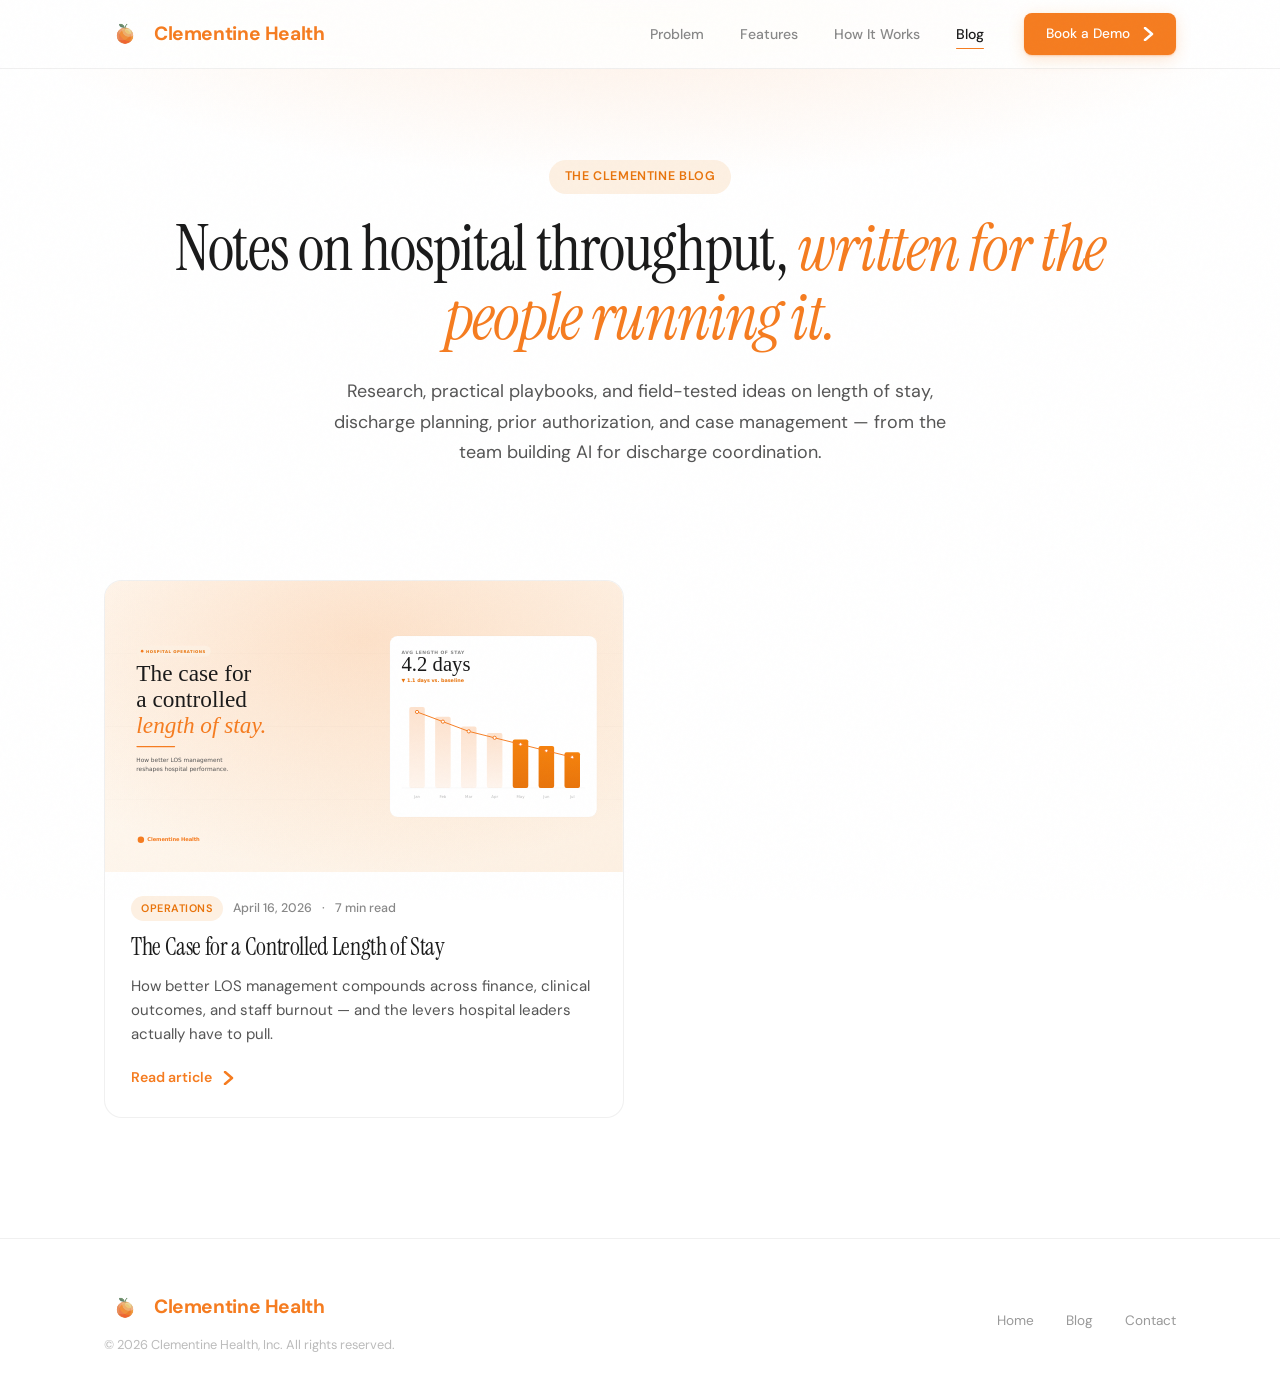
==== blog/index.html @ 6638f945 "Add blog section with first post on controlled length of stay Introduces /blog/ with a clean listing" ====
<!DOCTYPE html>
<html lang="en">
<head>
  <meta charset="UTF-8">
  <meta name="viewport" content="width=device-width, initial-scale=1.0">
  <title>Blog — Clementine Health | Hospital Discharge, Length of Stay, and Case Management Insights</title>
  <meta name="description" content="Insights on reducing hospital length of stay, automating prior authorization, and modernizing discharge planning. Research, practical playbooks, and field-tested ideas from Clementine Health.">
  <link rel="canonical" href="https://clementinehealth.app/blog/">
  <meta name="robots" content="index, follow, max-image-preview:large">
  <meta name="theme-color" content="#F57C20">

  <!-- Open Graph -->
  <meta property="og:type" content="website">
  <meta property="og:site_name" content="Clementine Health">
  <meta property="og:title" content="Clementine Health Blog — Hospital Discharge & LOS Insights">
  <meta property="og:description" content="Research and practical playbooks on length of stay, discharge planning, and case management automation.">
  <meta property="og:url" content="https://clementinehealth.app/blog/">
  <meta property="og:image" content="https://clementinehealth.app/blog/covers/controlled-length-of-stay.svg">

  <!-- Twitter -->
  <meta name="twitter:card" content="summary_large_image">
  <meta name="twitter:title" content="Clementine Health Blog — Hospital Discharge & LOS Insights">
  <meta name="twitter:description" content="Research and practical playbooks on length of stay, discharge planning, and case management automation.">
  <meta name="twitter:image" content="https://clementinehealth.app/blog/covers/controlled-length-of-stay.svg">

  <link rel="icon" href="../logo.png" type="image/png">
  <link rel="preconnect" href="https://fonts.googleapis.com">
  <link rel="preconnect" href="https://fonts.gstatic.com" crossorigin>
  <link href="https://fonts.googleapis.com/css2?family=DM+Sans:ital,opsz,wght@0,9..40,100..1000;1,9..40,100..1000&family=Instrument+Serif:ital@0;1&display=swap" rel="stylesheet">
  <link rel="stylesheet" href="blog.css">

  <!-- JSON-LD: Blog listing -->
  <script type="application/ld+json">
  {
    "@context": "https://schema.org",
    "@type": "Blog",
    "name": "Clementine Health Blog",
    "description": "Insights on hospital length of stay, discharge planning, prior authorization, and case management automation.",
    "url": "https://clementinehealth.app/blog/",
    "publisher": {
      "@type": "Organization",
      "name": "Clementine Health",
      "url": "https://clementinehealth.app/",
      "logo": {
        "@type": "ImageObject",
        "url": "https://clementinehealth.app/logo.png"
      }
    },
    "blogPost": [
      {
        "@type": "BlogPosting",
        "headline": "The Case for a Controlled Length of Stay: How Better LOS Management Reshapes Hospital Performance",
        "url": "https://clementinehealth.app/blog/controlled-length-of-stay.html",
        "datePublished": "2026-04-16",
        "author": { "@type": "Person", "name": "Ajer Sher" }
      }
    ]
  }
  </script>
</head>
<body>

  <!-- Nav -->
  <nav class="nav" id="nav">
    <div class="container nav-inner">
      <a href="../index.html" class="wordmark">
        <span class="wordmark-icon"><img src="../logo.png" alt="Clementine Health"></span>
        Clementine Health
      </a>
      <div class="nav-links" id="navLinks">
        <a href="../index.html#problems">Problem</a>
        <a href="../index.html#features">Features</a>
        <a href="../index.html#how-it-works">How It Works</a>
        <a href="index.html" class="active">Blog</a>
        <div class="nav-cta">
          <a href="https://calendly.com/ajers-uchicago/clementine-demo" target="_blank" rel="noopener" class="btn btn-primary btn-arrow">Book a Demo
            <svg width="14" height="14" fill="none" stroke="currentColor" stroke-width="2.5" stroke-linecap="round" stroke-linejoin="round"><path d="M5 1l7 6-7 6"/></svg>
          </a>
        </div>
      </div>
      <button class="mobile-toggle" id="mobileToggle" aria-label="Menu">
        <span></span><span></span><span></span>
      </button>
    </div>
  </nav>

  <!-- Hero -->
  <header class="blog-hero">
    <div class="container">
      <span class="label reveal">The Clementine Blog</span>
      <h1 class="reveal reveal-d1">Notes on hospital throughput, <em>written for the people running it.</em></h1>
      <p class="reveal reveal-d2">Research, practical playbooks, and field-tested ideas on length of stay, discharge planning, prior authorization, and case management — from the team building AI for discharge coordination.</p>
    </div>
  </header>

  <!-- Post list -->
  <main class="post-list">
    <div class="container">
      <div class="post-grid">

        <article class="post-card reveal">
          <a href="controlled-length-of-stay.html" aria-label="Read: The Case for a Controlled Length of Stay">
            <div class="post-cover">
              <img src="covers/controlled-length-of-stay.svg" alt="Illustration showing hospital length of stay trending downward" loading="lazy">
            </div>
          </a>
          <div class="post-card-body">
            <div class="post-meta">
              <span class="tag">Operations</span>
              <span>April 16, 2026</span>
              <span>·</span>
              <span>7 min read</span>
            </div>
            <h2><a href="controlled-length-of-stay.html">The Case for a Controlled Length of Stay</a></h2>
            <p>How better LOS management compounds across finance, clinical outcomes, and staff burnout — and the levers hospital leaders actually have to pull.</p>
            <a href="controlled-length-of-stay.html" class="post-card-link">Read article
              <svg width="14" height="14" fill="none" stroke="currentColor" stroke-width="2.5" stroke-linecap="round" stroke-linejoin="round"><path d="M5 1l7 6-7 6"/></svg>
            </a>
          </div>
        </article>

      </div>
    </div>
  </main>

  <!-- Footer -->
  <footer class="footer">
    <div class="container footer-inner">
      <div class="footer-left">
        <span class="wordmark">
          <span class="wordmark-icon"><img src="../logo.png" alt="Clementine Health"></span>
          Clementine Health
        </span>
        <p>&copy; 2026 Clementine Health, Inc. All rights reserved.</p>
      </div>
      <div class="footer-links">
        <a href="../index.html">Home</a>
        <a href="index.html">Blog</a>
        <a href="mailto:ajer@iclementine.com">Contact</a>
      </div>
    </div>
  </footer>

  <script>
    const observer = new IntersectionObserver((entries) => {
      entries.forEach(entry => {
        if (entry.isIntersecting) {
          entry.target.classList.add('visible');
          observer.unobserve(entry.target);
        }
      });
    }, { threshold: 0.12, rootMargin: '0px 0px -40px 0px' });
    document.querySelectorAll('.reveal').forEach(el => observer.observe(el));

    let ticking = false;
    window.addEventListener('scroll', () => {
      if (!ticking) {
        requestAnimationFrame(() => {
          document.getElementById('nav').classList.toggle('scrolled', window.scrollY > 10);
          ticking = false;
        });
        ticking = true;
      }
    });

    const toggle = document.getElementById('mobileToggle');
    const navLinks = document.getElementById('navLinks');
    toggle.addEventListener('click', () => navLinks.classList.toggle('open'));
  </script>
</body>
</html>
---- blog/blog.css ----
/* ── Clementine Blog — shared styles ── */
:root {
  --orange: #F57C20;
  --orange-deep: #E8740C;
  --orange-bright: #F5820D;
  --orange-glow: rgba(245, 124, 32, 0.12);
  --card-bg: #FDF0E2;
  --cream: #FFFBF5;
  --ink: #1a1a1a;
  --ink-light: #555;
  --ink-muted: #888;
  --border: rgba(0,0,0,0.06);
  --radius: 16px;
  --radius-sm: 10px;
}

*, *::before, *::after { box-sizing: border-box; margin: 0; padding: 0; }
html { scroll-behavior: smooth; -webkit-font-smoothing: antialiased; -moz-osx-font-smoothing: grayscale; overflow-x: hidden; }
body {
  font-family: 'DM Sans', system-ui, sans-serif;
  color: var(--ink);
  background: #fff;
  line-height: 1.6;
  overflow-x: hidden;
}
img { max-width: 100%; display: block; }
a { text-decoration: none; color: inherit; }

body::after {
  content: '';
  position: fixed;
  inset: 0;
  pointer-events: none;
  z-index: 9999;
  opacity: 0.018;
  background-image: url("data:image/svg+xml,%3Csvg viewBox='0 0 256 256' xmlns='http://www.w3.org/2000/svg'%3E%3Cfilter id='n'%3E%3CfeTurbulence type='fractalNoise' baseFrequency='0.9' numOctaves='4' stitchTiles='stitch'/%3E%3C/filter%3E%3Crect width='100%25' height='100%25' filter='url(%23n)'/%3E%3C/svg%3E");
}

.container { max-width: 1120px; margin: 0 auto; padding: 0 24px; }

/* ── Typography ── */
h1 {
  font-family: 'Instrument Serif', Georgia, serif;
  font-weight: 400;
  line-height: 1.08;
  letter-spacing: -0.02em;
}
h2 {
  font-family: 'Instrument Serif', Georgia, serif;
  font-weight: 400;
  line-height: 1.15;
  letter-spacing: -0.015em;
}
h3 {
  font-size: 1.15rem;
  font-weight: 600;
  line-height: 1.35;
  letter-spacing: -0.01em;
}
.text-orange { color: var(--orange); }

.label {
  display: inline-flex;
  align-items: center;
  gap: 6px;
  font-size: 0.78rem;
  font-weight: 600;
  letter-spacing: 0.05em;
  text-transform: uppercase;
  color: var(--orange-deep);
  background: var(--card-bg);
  padding: 7px 16px;
  border-radius: 100px;
}

/* ── Buttons ── */
.btn {
  display: inline-flex;
  align-items: center;
  gap: 10px;
  font-family: inherit;
  font-size: 0.92rem;
  font-weight: 600;
  padding: 15px 30px;
  border-radius: var(--radius-sm);
  border: none;
  cursor: pointer;
  transition: all 0.25s cubic-bezier(0.4, 0, 0.2, 1);
}
.btn-primary {
  background: var(--orange);
  color: #fff;
  box-shadow: 0 1px 2px rgba(245,124,32,0.3), 0 4px 16px rgba(245,124,32,0.2);
}
.btn-primary:hover {
  background: var(--orange-deep);
  transform: translateY(-2px);
  box-shadow: 0 4px 8px rgba(245,124,32,0.3), 0 12px 28px rgba(245,124,32,0.2);
}
.btn-secondary {
  background: #fff;
  color: var(--ink);
  border: 1.5px solid #e2e2e2;
}
.btn-secondary:hover {
  border-color: var(--orange);
  color: var(--orange);
  background: var(--cream);
}
.btn-arrow svg { transition: transform 0.25s cubic-bezier(0.4, 0, 0.2, 1); flex-shrink: 0; }
.btn-arrow:hover svg { transform: translateX(3px); }

/* ── Nav (shared) ── */
.nav {
  position: fixed;
  top: 0;
  left: 0;
  right: 0;
  z-index: 100;
  background: rgba(255,255,255,0.88);
  backdrop-filter: blur(16px) saturate(180%);
  -webkit-backdrop-filter: blur(16px) saturate(180%);
  border-bottom: 1px solid var(--border);
  transition: all 0.4s;
}
.nav.scrolled { box-shadow: 0 1px 20px rgba(0,0,0,0.05); }
.nav-inner {
  display: flex;
  align-items: center;
  justify-content: space-between;
  height: 68px;
}
.wordmark {
  font-family: 'DM Sans', sans-serif;
  font-size: 1.2rem;
  font-weight: 700;
  color: var(--orange);
  letter-spacing: -0.02em;
  display: flex;
  align-items: center;
  gap: 8px;
}
.wordmark-icon {
  width: 42px;
  height: 42px;
  display: flex;
  align-items: center;
  justify-content: center;
  flex-shrink: 0;
}
.wordmark-icon img { width: 100%; height: 100%; object-fit: contain; }
.nav-links { display: flex; align-items: center; gap: 36px; }
.nav-links a {
  font-size: 0.88rem;
  font-weight: 500;
  color: var(--ink-muted);
  transition: color 0.2s;
  position: relative;
}
.nav-links a:hover, .nav-links a.active { color: var(--ink); }
.nav-links a::after {
  content: '';
  position: absolute;
  bottom: -4px;
  left: 0;
  right: 0;
  height: 1.5px;
  background: var(--orange);
  transform: scaleX(0);
  transition: transform 0.25s cubic-bezier(0.4, 0, 0.2, 1);
  border-radius: 1px;
}
.nav-links a:hover::after, .nav-links a.active::after { transform: scaleX(1); }
.nav-cta { margin-left: 4px; }
.nav-cta .btn { padding: 10px 22px; font-size: 0.85rem; border-radius: 8px; }
.nav-cta .btn-primary { color: #fff !important; }
.mobile-toggle { display: none; background: none; border: none; cursor: pointer; padding: 8px; }
.mobile-toggle span { display: block; width: 20px; height: 1.5px; background: var(--ink); margin: 5px 0; border-radius: 2px; transition: all 0.3s; }

/* ── Blog index hero ── */
.blog-hero {
  padding: 160px 0 48px;
  position: relative;
  text-align: center;
}
.blog-hero::before {
  content: '';
  position: absolute;
  top: 0;
  left: 50%;
  transform: translateX(-50%);
  width: 120%;
  height: 100%;
  background: radial-gradient(ellipse 60% 50% at 50% 0%, var(--orange-glow) 0%, transparent 70%);
  pointer-events: none;
  z-index: -1;
}
.blog-hero .label { margin-bottom: 20px; }
.blog-hero h1 { font-size: clamp(2.5rem, 5.5vw, 4rem); }
.blog-hero h1 em { font-style: italic; color: var(--orange); }
.blog-hero p {
  font-size: clamp(1.05rem, 1.4vw, 1.2rem);
  color: var(--ink-light);
  line-height: 1.7;
  max-width: 640px;
  margin: 24px auto 0;
}

/* ── Post list ── */
.post-list {
  padding: 64px 0 120px;
}
.post-grid {
  display: grid;
  grid-template-columns: repeat(auto-fill, minmax(340px, 1fr));
  gap: 32px;
}
.post-card {
  display: flex;
  flex-direction: column;
  background: #fff;
  border: 1px solid var(--border);
  border-radius: 18px;
  overflow: hidden;
  transition: transform 0.3s ease, box-shadow 0.3s ease, border-color 0.3s ease;
}
.post-card:hover {
  transform: translateY(-4px);
  box-shadow: 0 18px 40px rgba(0,0,0,0.06), 0 6px 18px rgba(0,0,0,0.04);
  border-color: rgba(245,124,32,0.25);
}
.post-cover {
  aspect-ratio: 16 / 9;
  background: linear-gradient(135deg, #FDF0E2, #FFFBF5);
  overflow: hidden;
  position: relative;
}
.post-cover img, .post-cover svg {
  width: 100%;
  height: 100%;
  object-fit: cover;
  display: block;
}
.post-card-body {
  padding: 24px 26px 28px;
  display: flex;
  flex-direction: column;
  gap: 12px;
  flex: 1;
}
.post-meta {
  display: flex;
  align-items: center;
  gap: 10px;
  font-size: 0.78rem;
  color: var(--ink-muted);
  font-weight: 500;
}
.post-meta .tag {
  font-size: 0.68rem;
  font-weight: 600;
  text-transform: uppercase;
  letter-spacing: 0.05em;
  color: var(--orange-deep);
  background: var(--card-bg);
  padding: 4px 10px;
  border-radius: 100px;
}
.post-card h2 {
  font-size: 1.5rem;
  line-height: 1.2;
}
.post-card p {
  font-size: 0.94rem;
  color: var(--ink-light);
  line-height: 1.6;
}
.post-card-link {
  margin-top: auto;
  display: inline-flex;
  align-items: center;
  gap: 8px;
  font-size: 0.88rem;
  font-weight: 600;
  color: var(--orange);
  padding-top: 8px;
}
.post-card-link svg { transition: transform 0.25s ease; }
.post-card:hover .post-card-link svg { transform: translateX(4px); }

/* ── Article page ── */
.article-hero {
  padding: 140px 0 40px;
  background: linear-gradient(180deg, #FFFBF5 0%, #fff 100%);
  border-bottom: 1px solid var(--border);
}
.article-hero-inner { max-width: 820px; margin: 0 auto; text-align: center; }
.article-hero .label { margin-bottom: 20px; }
.article-hero h1 {
  font-size: clamp(2.25rem, 4.5vw, 3.5rem);
  margin-bottom: 20px;
}
.article-hero .lede {
  font-size: clamp(1.05rem, 1.35vw, 1.2rem);
  color: var(--ink-light);
  line-height: 1.65;
  max-width: 680px;
  margin: 0 auto 28px;
}
.article-byline {
  display: flex;
  align-items: center;
  justify-content: center;
  gap: 12px;
  flex-wrap: wrap;
  font-size: 0.88rem;
  color: var(--ink-muted);
}
.article-byline .dot {
  width: 3px;
  height: 3px;
  border-radius: 50%;
  background: var(--ink-muted);
}
.article-byline strong { color: var(--ink); font-weight: 600; }

.article-cover {
  max-width: 980px;
  margin: 0 auto;
  padding: 0 24px;
  margin-top: -20px;
  position: relative;
  z-index: 2;
}
.article-cover-frame {
  border-radius: 20px;
  overflow: hidden;
  box-shadow: 0 24px 60px rgba(0,0,0,0.08), 0 8px 24px rgba(0,0,0,0.05);
  aspect-ratio: 16 / 9;
  background: linear-gradient(135deg, #FDF0E2, #FFFBF5);
}
.article-cover-frame img, .article-cover-frame svg {
  width: 100%;
  height: 100%;
  object-fit: cover;
  display: block;
}

/* ── Article body ── */
.article-body {
  max-width: 720px;
  margin: 0 auto;
  padding: 72px 24px 96px;
  font-size: 1.08rem;
  line-height: 1.8;
  color: #2a2a2a;
}
.article-body > * + * { margin-top: 1.25em; }
.article-body h2 {
  font-size: 1.85rem;
  margin-top: 2.2em;
  margin-bottom: 0.4em;
  color: var(--ink);
}
.article-body h3 {
  font-family: 'DM Sans', sans-serif;
  font-size: 1.1rem;
  font-weight: 700;
  margin-top: 1.8em;
  margin-bottom: 0.3em;
  color: var(--ink);
  letter-spacing: -0.005em;
}
.article-body p { color: #2a2a2a; }
.article-body a {
  color: var(--orange-deep);
  border-bottom: 1px solid rgba(245,124,32,0.3);
  transition: border-color 0.2s;
}
.article-body a:hover { border-color: var(--orange); }
.article-body ul, .article-body ol {
  padding-left: 1.3em;
}
.article-body li { margin-bottom: 0.5em; }
.article-body li::marker { color: var(--orange); }
.article-body blockquote {
  border-left: 3px solid var(--orange);
  padding: 8px 0 8px 24px;
  margin: 1.5em 0;
  font-family: 'Instrument Serif', Georgia, serif;
  font-size: 1.5rem;
  line-height: 1.35;
  color: var(--ink);
  font-style: italic;
}
.article-body strong { color: var(--ink); font-weight: 600; }
.article-body .callout {
  background: var(--cream);
  border: 1px solid rgba(245,124,32,0.18);
  border-radius: 14px;
  padding: 22px 26px;
  margin: 1.8em 0;
  font-size: 1rem;
  line-height: 1.7;
  color: var(--ink-light);
}
.article-body .callout strong { color: var(--orange-deep); }

/* ── Article CTA ── */
.article-cta {
  background: var(--ink);
  color: #fff;
  text-align: center;
  padding: 80px 0;
  position: relative;
  overflow: hidden;
}
.article-cta::before {
  content: '';
  position: absolute;
  top: -40%;
  left: 50%;
  transform: translateX(-50%);
  width: 120%;
  height: 100%;
  background: radial-gradient(ellipse 50% 60% at 50% 100%, rgba(245,124,32,0.12) 0%, transparent 70%);
  pointer-events: none;
}
.article-cta h2 { color: #fff; font-size: clamp(1.75rem, 3vw, 2.5rem); margin-bottom: 14px; }
.article-cta p { color: #aaa; max-width: 520px; margin: 0 auto 28px; }
.article-cta .cta-buttons { display: flex; justify-content: center; gap: 14px; flex-wrap: wrap; }
.article-cta .label { background: rgba(245,124,32,0.12); color: #F5820D; margin-bottom: 18px; }
.article-cta .btn-secondary { background: transparent; border-color: #444; color: #ccc; }
.article-cta .btn-secondary:hover { border-color: var(--orange); color: var(--orange); background: rgba(245,124,32,0.05); }

/* ── Footer ── */
.footer {
  padding: 48px 0 36px;
  border-top: 1px solid #f0f0f0;
}
.footer-inner {
  display: flex;
  justify-content: space-between;
  align-items: center;
  flex-wrap: wrap;
  gap: 16px;
}
.footer-left .wordmark { margin-bottom: 6px; }
.footer-left p { font-size: 0.8rem; color: #bbb; }
.footer-links { display: flex; gap: 32px; }
.footer-links a { font-size: 0.85rem; color: #999; transition: color 0.2s; }
.footer-links a:hover { color: var(--orange); }

/* ── Reveal animations ── */
.reveal {
  opacity: 0;
  transform: translateY(20px);
  transition: opacity 0.7s cubic-bezier(0.4, 0, 0.2, 1), transform 0.7s cubic-bezier(0.4, 0, 0.2, 1);
}
.reveal.visible { opacity: 1; transform: translateY(0); }
.reveal-d1 { transition-delay: 0.08s; }
.reveal-d2 { transition-delay: 0.16s; }
.reveal-d3 { transition-delay: 0.24s; }

/* ── Responsive ── */
@media (max-width: 768px) {
  .nav-links { display: none; }
  .nav-links.open {
    display: flex;
    flex-direction: column;
    position: absolute;
    top: 68px;
    left: 0;
    right: 0;
    background: rgba(255,255,255,0.98);
    backdrop-filter: blur(16px);
    padding: 24px;
    border-bottom: 1px solid var(--border);
    box-shadow: 0 12px 32px rgba(0,0,0,0.06);
    gap: 16px;
  }
  .nav-links.open .nav-cta { margin-left: 0; }
  .mobile-toggle { display: block; }
  .blog-hero { padding: 130px 0 32px; }
  .article-hero { padding: 120px 0 32px; }
  .article-body { padding: 56px 20px 72px; font-size: 1.02rem; }
  .article-body h2 { font-size: 1.55rem; }
  .article-body blockquote { font-size: 1.25rem; padding-left: 18px; }
  .post-list { padding: 48px 0 80px; }
  .post-grid { gap: 24px; grid-template-columns: 1fr; }
  .footer-inner { flex-direction: column; text-align: center; }
  .footer-links { justify-content: center; flex-wrap: wrap; gap: 20px; }
}
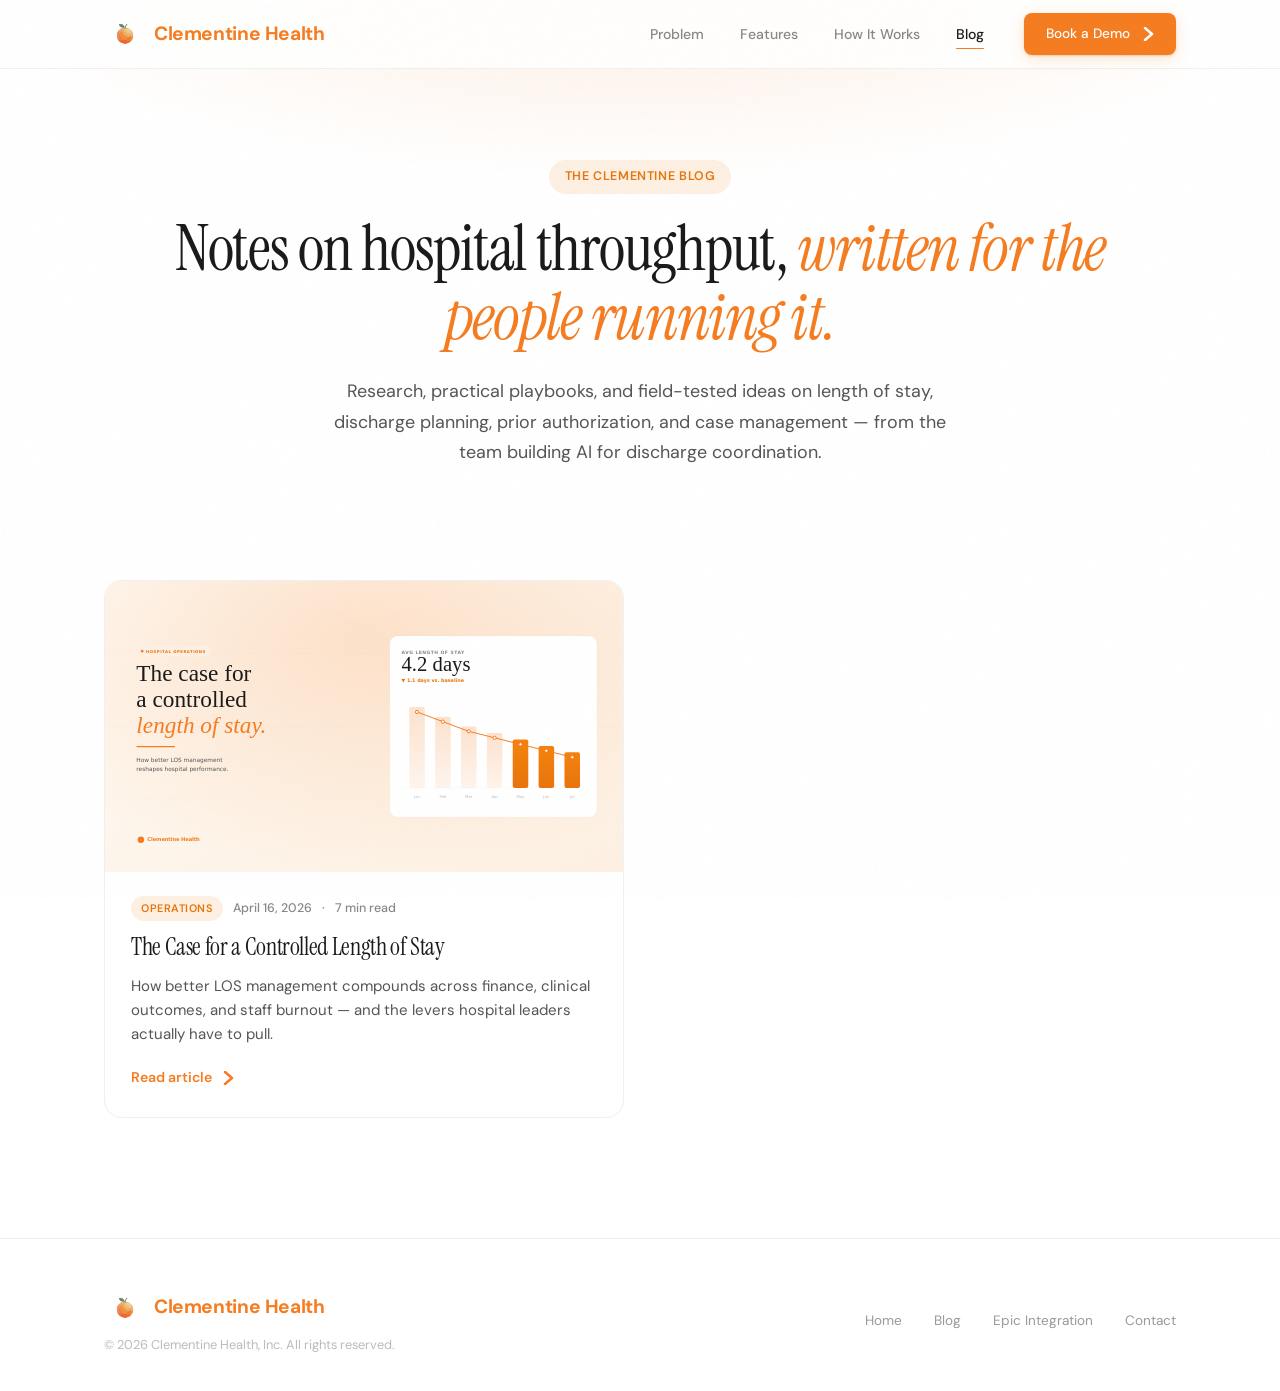
==== commit a9769433: "Add Epic Integration public documentation page Adds /integrations/epic/ as the Public Documentation " ====
--- a/blog/index.html
+++ b/blog/index.html
@@ -136,6 +136,7 @@
       <div class="footer-links">
         <a href="../index.html">Home</a>
         <a href="index.html">Blog</a>
+        <a href="../integrations/epic/">Epic Integration</a>
         <a href="mailto:ajer@iclementine.com">Contact</a>
       </div>
     </div>
